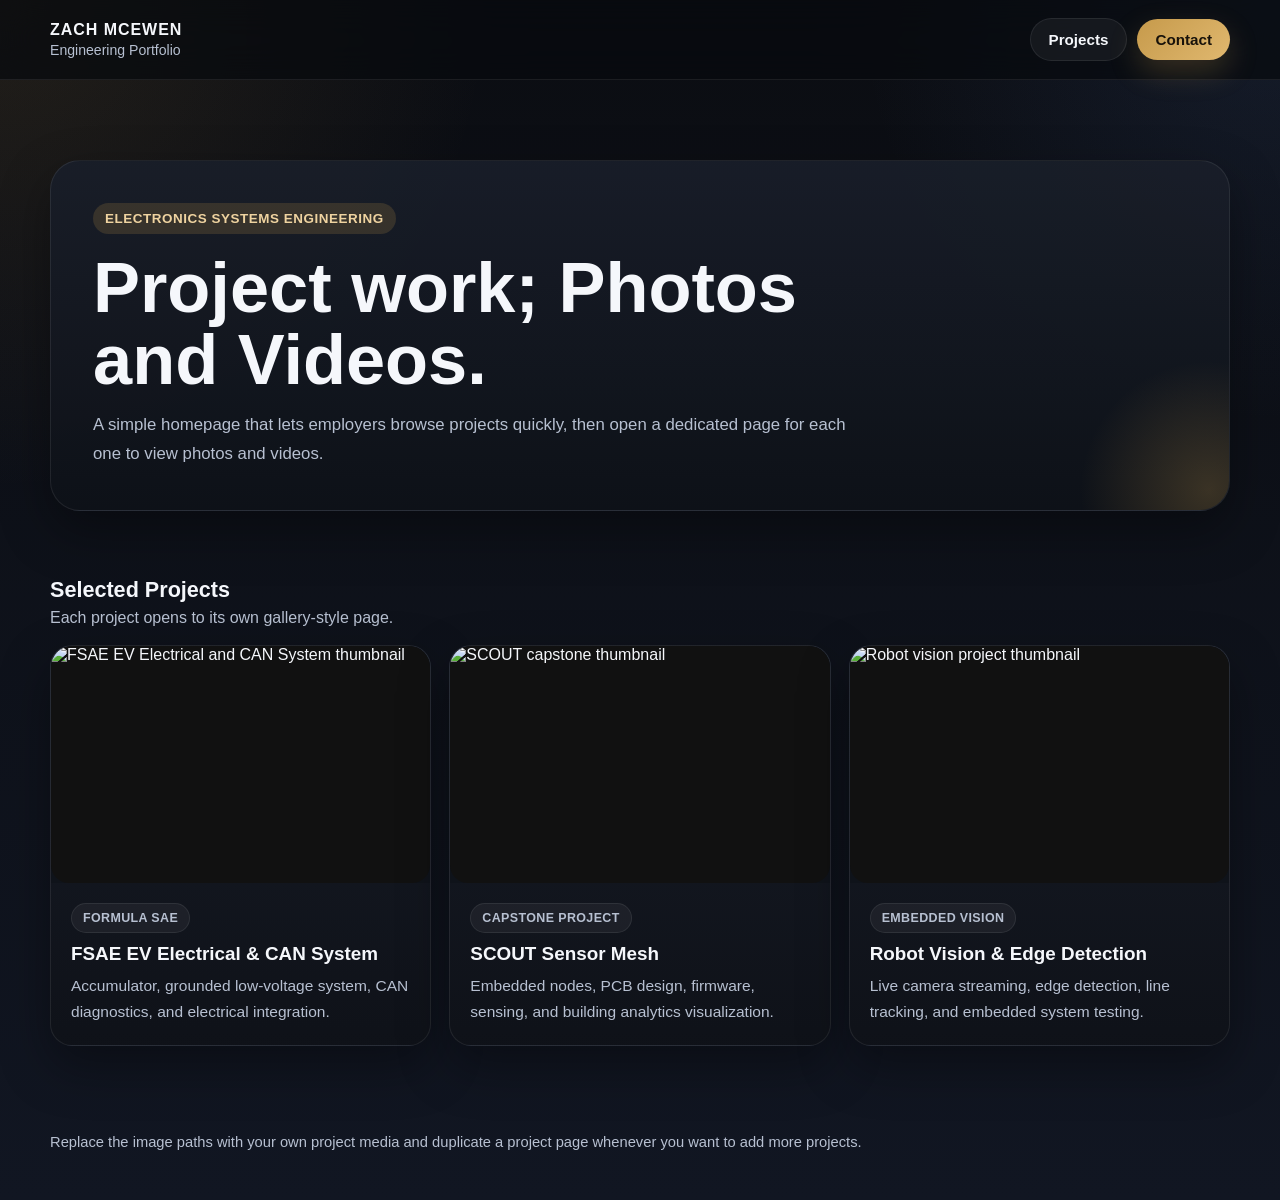
==== index.html @ 284654bd "Add files via upload" ====
<!-- ========================= index.html ========================= -->
<!DOCTYPE html>
<html lang="en">
<head>
  <meta charset="UTF-8" />
  <meta name="viewport" content="width=device-width, initial-scale=1.0" />
  <title>Zach McEwen | Portfolio</title>
  <link rel="stylesheet" href="styles.css" />
</head>
<body>
  <nav class="nav">
    <div class="container nav-inner">
      <div class="brand">
        <h1>Zach McEwen</h1>
        <span>Engineering Portfolio</span>
      </div>
      <div class="nav-actions">
        <a class="btn btn-secondary" href="#projects">Projects</a>
        <a class="btn btn-primary" href="mailto:Zachm309@gmail.com">Contact</a>
      </div>
    </div>
  </nav>

  <main>
    <section class="hero">
      <div class="container">
        <div class="hero-card">
          <div class="eyebrow">Electronics Systems Engineering</div>
          <h2>Project work; Photos and Videos.</h2>
          <p>
            A simple homepage that lets employers browse projects quickly, then open a dedicated page for each one to view photos and videos.
          </p>
        </div>
      </div>
    </section>

    <section id="projects">
      <div class="container">
        <div class="section-header">
          <div>
            <h3>Selected Projects</h3>
            <p>Each project opens to its own gallery-style page.</p>
          </div>
        </div>

        <div class="project-grid">
          <a class="project-card" href="fsae-can-system.html">
            <div class="project-thumb">
              <img src="media/fsae/CFE.png" alt="FSAE EV Electrical and CAN System thumbnail" />
            </div>
            <div class="project-content">
              <div class="project-tag">Formula SAE</div>
              <h4>FSAE EV Electrical &amp; CAN System</h4>
              <p>Accumulator, grounded low-voltage system, CAN diagnostics, and electrical integration.</p>
            </div>
          </a>

          <a class="project-card" href="scout-capstone.html">
            <div class="project-thumb">
              <img src="media/scout/SCOUT.png" alt="SCOUT capstone thumbnail" />
            </div>
            <div class="project-content">
              <div class="project-tag">Capstone Project</div>
              <h4>SCOUT Sensor Mesh</h4>
              <p>Embedded nodes, PCB design, firmware, sensing, and building analytics visualization.</p>
            </div>
          </a>

          <a class="project-card" href="robot-vision.html">
            <div class="project-thumb">
              <img src="media/robot/thumbnail.jpg" alt="Robot vision project thumbnail" />
            </div>
            <div class="project-content">
              <div class="project-tag">Embedded Vision</div>
              <h4>Robot Vision &amp; Edge Detection</h4>
              <p>Live camera streaming, edge detection, line tracking, and embedded system testing.</p>
            </div>
          </a>
        </div>
      </div>
    </section>
  </main>

  <footer class="footer">
    <div class="container">
      Replace the image paths with your own project media and duplicate a project page whenever you want to add more projects.
    </div>
  </footer>
</body>
</html>
---- styles.css ----
:root {
  --bg: #0b0d12;
  --bg-2: #111622;
  --panel: rgba(18, 22, 31, 0.92);
  --panel-strong: rgba(23, 28, 39, 0.98);
  --border: rgba(255, 255, 255, 0.08);
  --text: #f5f7fb;
  --muted: #b7c0d1;
  --accent: #c69a4b;
  --accent-2: #e0b86f;
  --accent-soft: rgba(198, 154, 75, 0.18);
  --shadow: 0 20px 50px rgba(0, 0, 0, 0.35);
  --radius: 22px;
  --radius-sm: 16px;
  --max-width: 1180px;
}

* {
  box-sizing: border-box;
}

html {
  scroll-behavior: smooth;
}

body {
  margin: 0;
  font-family: Inter, Arial, Helvetica, sans-serif;
  background:
    radial-gradient(circle at top left, rgba(198, 154, 75, 0.12), transparent 28%),
    radial-gradient(circle at top right, rgba(73, 105, 168, 0.16), transparent 24%),
    linear-gradient(180deg, var(--bg) 0%, var(--bg-2) 100%);
  color: var(--text);
  min-height: 100vh;
}

a {
  color: inherit;
  text-decoration: none;
}

img,
video {
  display: block;
  width: 100%;
  border-radius: 18px;
  object-fit: cover;
  background: #111;
}

.container {
  width: min(calc(100% - 32px), var(--max-width));
  margin: 0 auto;
}

.nav {
  position: sticky;
  top: 0;
  z-index: 50;
  backdrop-filter: blur(18px);
  background: rgba(8, 10, 14, 0.72);
  border-bottom: 1px solid var(--border);
}

.nav-inner {
  display: flex;
  align-items: center;
  justify-content: space-between;
  padding: 18px 0;
  gap: 16px;
}

.brand {
  display: flex;
  flex-direction: column;
  gap: 3px;
}

.brand h1 {
  margin: 0;
  font-size: 1rem;
  font-weight: 700;
  letter-spacing: 0.06em;
  text-transform: uppercase;
}

.brand span {
  color: var(--muted);
  font-size: 0.88rem;
}

.nav-actions {
  display: flex;
  align-items: center;
  gap: 10px;
  flex-wrap: wrap;
}

.btn {
  border: none;
  cursor: pointer;
  border-radius: 999px;
  padding: 12px 18px;
  font-size: 0.95rem;
  font-weight: 600;
  transition: 0.25s ease;
  display: inline-flex;
  align-items: center;
  justify-content: center;
}

.btn-primary {
  background: linear-gradient(135deg, var(--accent), var(--accent-2));
  color: #18120a;
  box-shadow: 0 12px 30px rgba(198, 154, 75, 0.24);
}

.btn-primary:hover {
  transform: translateY(-1px);
  filter: brightness(1.05);
}

.btn-secondary {
  background: rgba(255, 255, 255, 0.05);
  color: var(--text);
  border: 1px solid var(--border);
}

.btn-secondary:hover {
  background: rgba(255, 255, 255, 0.09);
}

.hero {
  padding: 80px 0 36px;
}

.hero-card,
.page-hero {
  background: linear-gradient(180deg, rgba(25, 30, 41, 0.94), rgba(14, 17, 24, 0.94));
  border: 1px solid var(--border);
  border-radius: 30px;
  padding: 42px;
  box-shadow: var(--shadow);
  position: relative;
  overflow: hidden;
}

.hero-card::after,
.page-hero::after {
  content: "";
  position: absolute;
  inset: auto -120px -120px auto;
  width: 280px;
  height: 280px;
  background: radial-gradient(circle, rgba(198, 154, 75, 0.24), transparent 65%);
  pointer-events: none;
}

.eyebrow {
  display: inline-flex;
  align-items: center;
  gap: 8px;
  padding: 8px 12px;
  border-radius: 999px;
  background: var(--accent-soft);
  color: #efd3a0;
  font-size: 0.84rem;
  font-weight: 700;
  letter-spacing: 0.04em;
  text-transform: uppercase;
  margin-bottom: 18px;
}

.hero h2,
.page-hero h2 {
  margin: 0 0 14px;
  font-size: clamp(2.2rem, 6vw, 4.4rem);
  line-height: 1.02;
  max-width: 820px;
}

.hero p,
.page-hero p {
  margin: 0;
  max-width: 760px;
  font-size: 1.05rem;
  line-height: 1.75;
  color: var(--muted);
}

.section-header {
  display: flex;
  align-items: end;
  justify-content: space-between;
  gap: 16px;
  margin: 30px 0 18px;
  flex-wrap: wrap;
}

.section-header h3 {
  margin: 0;
  font-size: 1.35rem;
}

.section-header p {
  margin: 6px 0 0;
  color: var(--muted);
}

.project-grid {
  display: grid;
  grid-template-columns: repeat(auto-fit, minmax(260px, 1fr));
  gap: 18px;
  padding-bottom: 64px;
}

.project-card {
  background: linear-gradient(180deg, rgba(23, 28, 39, 0.98), rgba(15, 18, 25, 0.98));
  border: 1px solid var(--border);
  border-radius: var(--radius);
  overflow: hidden;
  box-shadow: var(--shadow);
  transition: transform 0.25s ease, border-color 0.25s ease;
}

.project-card:hover {
  transform: translateY(-6px);
  border-color: rgba(198, 154, 75, 0.45);
}

.project-thumb {
  aspect-ratio: 16 / 10;
  overflow: hidden;
  background: #0f131a;
}

.project-thumb img {
  height: 100%;
}

.project-content {
  padding: 20px;
}

.project-tag {
  display: inline-block;
  margin-bottom: 10px;
  padding: 7px 11px;
  border-radius: 999px;
  background: rgba(255, 255, 255, 0.05);
  border: 1px solid var(--border);
  color: var(--muted);
  font-size: 0.78rem;
  font-weight: 600;
  letter-spacing: 0.03em;
  text-transform: uppercase;
}

.project-content h4 {
  margin: 0 0 8px;
  font-size: 1.18rem;
}

.project-content p {
  margin: 0;
  color: var(--muted);
  line-height: 1.65;
  font-size: 0.97rem;
}

.page-shell {
  padding: 46px 0 70px;
}

.page-actions {
  margin-bottom: 22px;
}

.gallery-grid {
  display: grid;
  grid-template-columns: repeat(12, 1fr);
  gap: 18px;
  margin-top: 26px;
}

.media-card {
  grid-column: span 6;
  background: var(--panel);
  border: 1px solid var(--border);
  border-radius: var(--radius);
  padding: 14px;
  box-shadow: var(--shadow);
}

.media-card.full {
  grid-column: span 12;
}

.media-frame {
  aspect-ratio: 16 / 10;
  overflow: hidden;
  border-radius: 18px;
  background: #090b10;
  border: 1px solid rgba(255,255,255,0.04);
}

.media-frame video {
  height: 100%;
}

.media-caption {
  padding: 14px 6px 4px;
}

.media-caption h4 {
  margin: 0 0 5px;
  font-size: 1rem;
}

.media-caption p {
  margin: 0;
  color: var(--muted);
  font-size: 0.94rem;
  line-height: 1.6;
}

.footer {
  padding: 24px 0 50px;
  color: var(--muted);
  font-size: 0.92rem;
}

@media (max-width: 860px) {
  .hero-card,
  .page-hero {
    padding: 28px;
  }

  .media-card,
  .media-card.full {
    grid-column: span 12;
  }
}

@media (max-width: 560px) {
  .nav-inner {
    align-items: flex-start;
    flex-direction: column;
  }

  .hero {
    padding-top: 40px;
  }

  .hero-card,
  .page-hero {
    border-radius: 24px;
    padding: 24px;
  }

  .project-content {
    padding: 18px;
  }
}

/* =========================================================
   LIGHTBOX / FULLSCREEN IMAGE VIEWER
   ========================================================= */

.lightbox {
  position: fixed;
  inset: 0;
  background: rgba(5, 7, 10, 0.94);
  display: none;
  align-items: center;
  justify-content: center;
  padding: 32px;
  z-index: 9999;
}

.lightbox.active {
  display: flex;
}

.lightbox-content {
  max-width: min(1200px, 92vw);
  max-height: 90vh;
  display: flex;
  flex-direction: column;
  align-items: center;
  gap: 18px;
}

.lightbox-content img {
  max-width: 100%;
  max-height: 72vh;
  width: auto;
  height: auto;
  object-fit: contain;
  border-radius: 18px;
  box-shadow: 0 24px 60px rgba(0, 0, 0, 0.45);
  background: #0d1117;
}

.lightbox-caption {
  width: 100%;
  max-width: 900px;
  text-align: center;
  padding: 0 12px;
}

.lightbox-caption h3 {
  margin: 0 0 8px;
  font-size: 1.2rem;
  color: var(--text);
}

.lightbox-caption p {
  margin: 0;
  color: var(--muted);
  line-height: 1.65;
  font-size: 0.98rem;
}

.lightbox-counter {
  margin-top: 10px;
  color: var(--accent-2);
  font-size: 0.9rem;
  font-weight: 600;
}

.lightbox-close {
  position: absolute;
  top: 20px;
  right: 24px;
  border: none;
  background: rgba(255, 255, 255, 0.08);
  color: var(--text);
  width: 52px;
  height: 52px;
  border-radius: 50%;
  font-size: 1.8rem;
  line-height: 1;
  cursor: pointer;
  transition: 0.2s ease;
  z-index: 10001;
}

.lightbox-close:hover {
  background: rgba(255, 255, 255, 0.16);
}

.lightbox-arrow {
  position: absolute;
  top: 50%;
  transform: translateY(-50%);
  border: none;
  width: 58px;
  height: 58px;
  border-radius: 50%;
  background: rgba(255, 255, 255, 0.08);
  color: var(--text);
  font-size: 2rem;
  cursor: pointer;
  transition: 0.2s ease;
  z-index: 10001;
}

.lightbox-arrow:hover {
  background: rgba(255, 255, 255, 0.16);
}

.lightbox-arrow-left {
  left: 24px;
}

.lightbox-arrow-right {
  right: 24px;
}

/* Make gallery images look clickable */
.media-frame img {
  cursor: pointer;
  transition: transform 0.25s ease, opacity 0.25s ease;
}

.media-frame img:hover {
  transform: scale(1.02);
  opacity: 0.95;
}

@media (max-width: 768px) {
  .lightbox {
    padding: 18px;
  }

  .lightbox-content img {
    max-height: 60vh;
  }

  .lightbox-arrow {
    width: 48px;
    height: 48px;
    font-size: 1.5rem;
  }

  .lightbox-arrow-left {
    left: 12px;
  }

  .lightbox-arrow-right {
    right: 12px;
  }

  .lightbox-close {
    top: 12px;
    right: 12px;
    width: 46px;
    height: 46px;
    font-size: 1.5rem;
  }
}
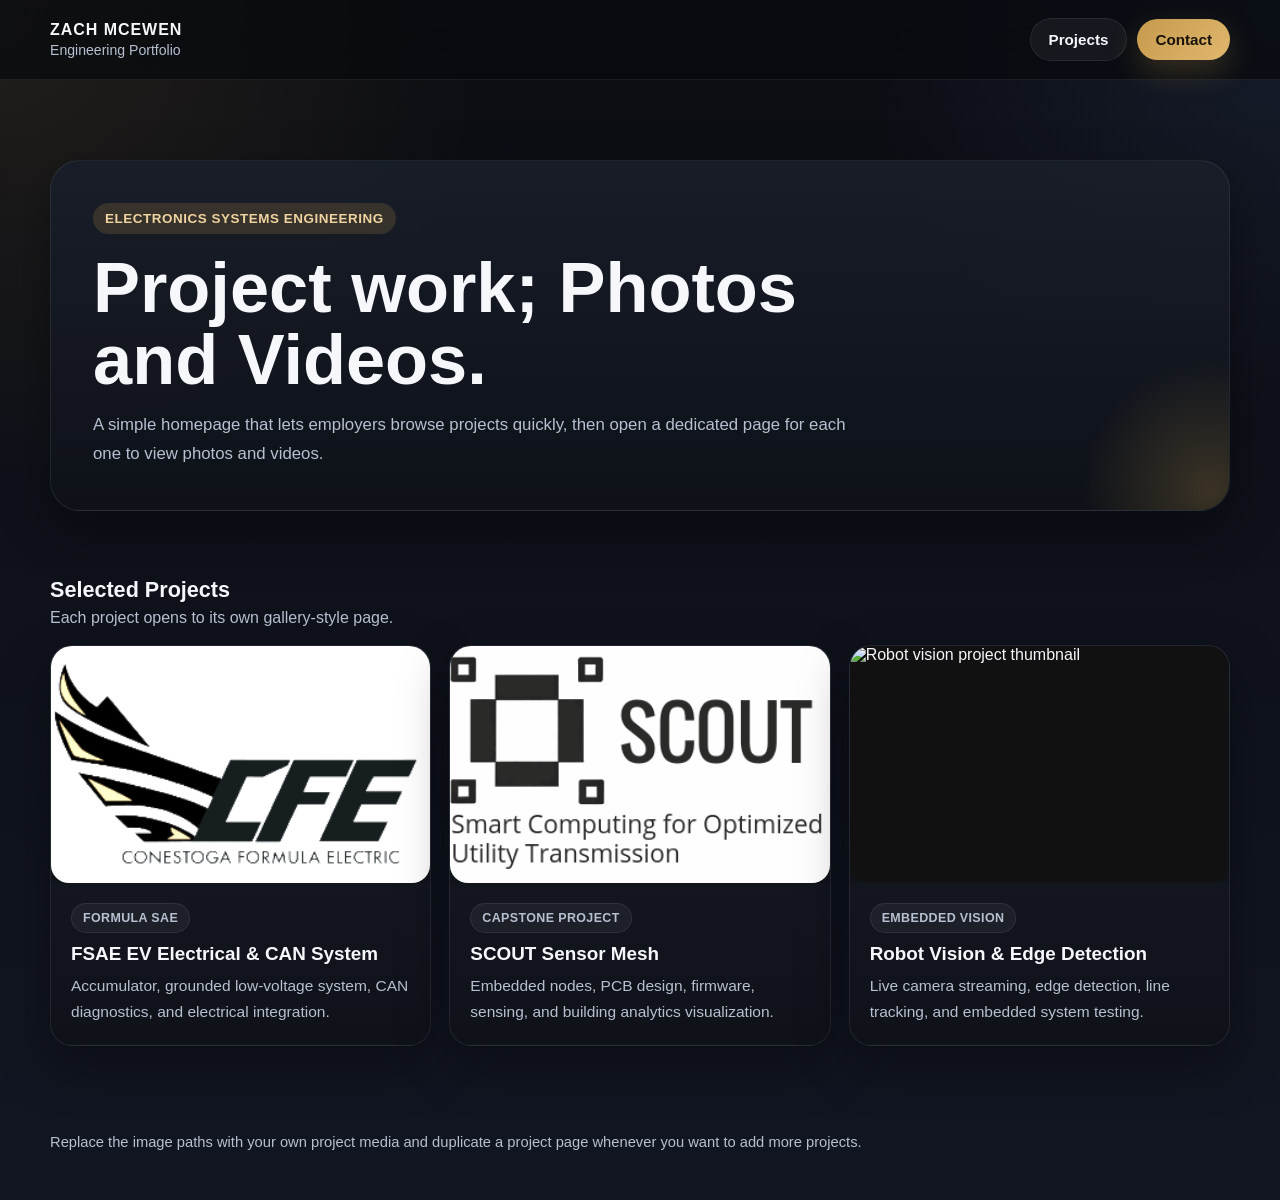
==== commit 63a7e42f: "Fix HTML formatting and update image paths" ====
--- a/index.html
+++ b/index.html
@@ -68,7 +68,7 @@
 
           <a class="project-card" href="robot-vision.html">
             <div class="project-thumb">
-              <img src="media/robot/thumbnail.jpg" alt="Robot vision project thumbnail" />
+              <img src="media/robot/robot.jpg" alt="Robot vision project thumbnail" />
             </div>
             <div class="project-content">
               <div class="project-tag">Embedded Vision</div>
@@ -87,4 +87,4 @@
     </div>
   </footer>
 </body>
-</html>+</html>
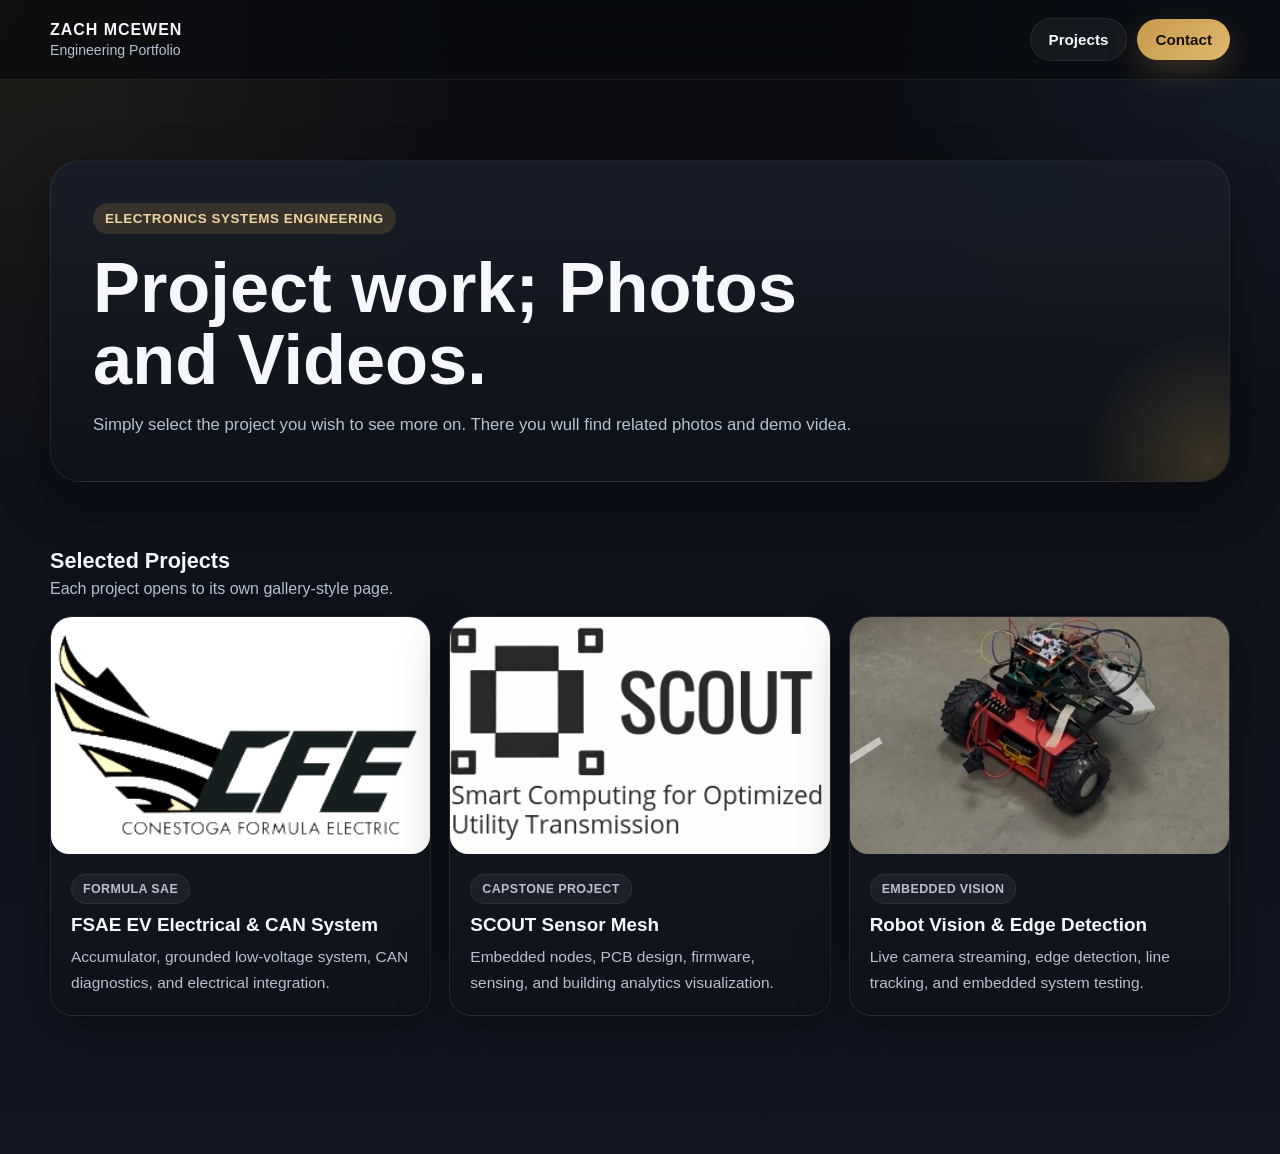
==== commit b8a540da: "Update index.html" ====
--- a/index.html
+++ b/index.html
@@ -28,7 +28,7 @@
           <div class="eyebrow">Electronics Systems Engineering</div>
           <h2>Project work; Photos and Videos.</h2>
           <p>
-            A simple homepage that lets employers browse projects quickly, then open a dedicated page for each one to view photos and videos.
+            Simply select the project you wish to see more on. There you wull find related photos and demo videa.
           </p>
         </div>
       </div>
@@ -83,7 +83,6 @@
 
   <footer class="footer">
     <div class="container">
-      Replace the image paths with your own project media and duplicate a project page whenever you want to add more projects.
     </div>
   </footer>
 </body>
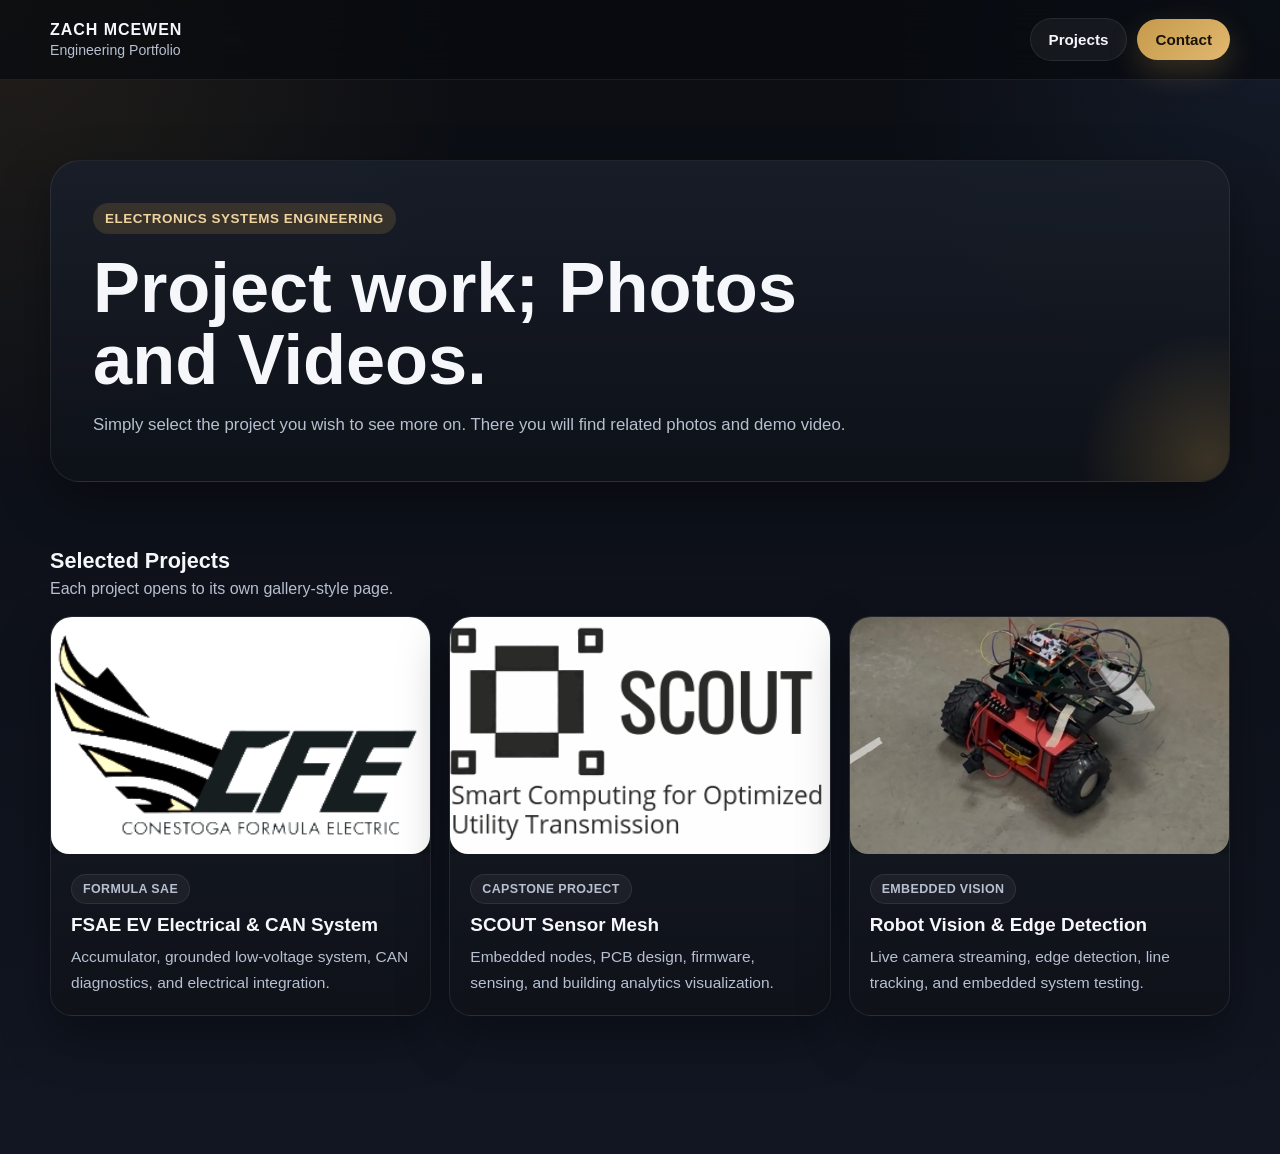
==== commit 166e55ae: "Fix typos and improve text clarity in index.html Corrected typos in project descriptions and updated" ====
--- a/index.html
+++ b/index.html
@@ -28,7 +28,7 @@
           <div class="eyebrow">Electronics Systems Engineering</div>
           <h2>Project work; Photos and Videos.</h2>
           <p>
-            Simply select the project you wish to see more on. There you wull find related photos and demo videa.
+            Simply select the project you wish to see more on. There you will find related photos and demo video.
           </p>
         </div>
       </div>
